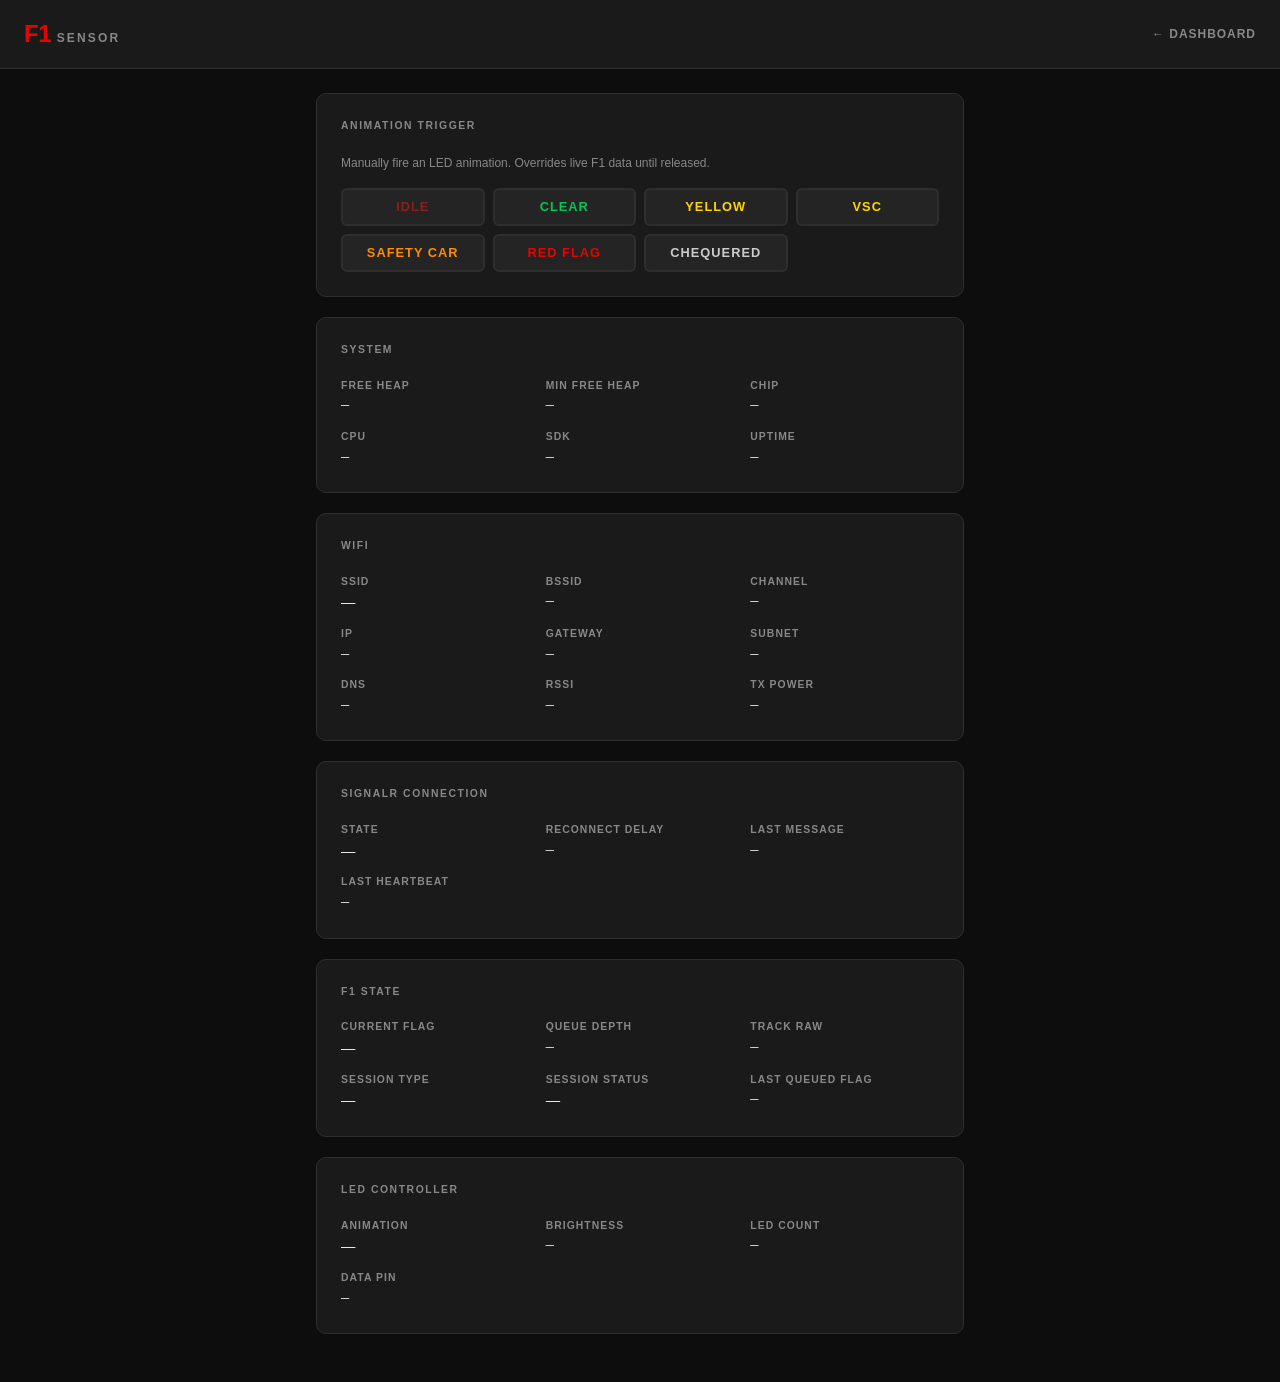
==== data/debug.html @ fa66ddf6 "Add debug page" ====
<!DOCTYPE html>
<html lang="en">
<head>
  <meta charset="UTF-8" />
  <meta name="viewport" content="width=device-width, initial-scale=1.0" />
  <title>F1 Sensor - Debug</title>
  <link rel="stylesheet" href="style.css" />
</head>
<body>

  <header>
    <div class="logo">
      <span class="logo-f1">F1</span>
      <span class="logo-sensor">SENSOR</span>
    </div>
    <a href="/" class="nav-link">&larr; Dashboard</a>
  </header>

  <main>

    <!-- ── Override banner ─────────────────────────────────────────────── -->
    <div class="override-banner" id="override-banner" style="display:none">
      <span>Override active: <strong id="override-flag-name">—</strong></span>
      <button class="btn btn-ghost btn-sm" id="release-btn">Release to Live</button>
    </div>

    <!-- ── Animation trigger ───────────────────────────────────────────── -->
    <section class="card">
      <h2>Animation Trigger</h2>
      <p class="hint" style="margin-bottom:1rem">
        Manually fire an LED animation. Overrides live F1 data until released.
      </p>
      <div class="flag-btn-grid" id="flag-buttons"></div>
    </section>

    <!-- ── System ──────────────────────────────────────────────────────── -->
    <section class="card">
      <h2>System</h2>
      <div class="stat-grid debug-grid">
        <div class="stat"><span class="stat-label">Free heap</span><span class="stat-value mono" id="sys-free-heap">—</span></div>
        <div class="stat"><span class="stat-label">Min free heap</span><span class="stat-value mono" id="sys-min-heap">—</span></div>
        <div class="stat"><span class="stat-label">Chip</span><span class="stat-value mono" id="sys-chip">—</span></div>
        <div class="stat"><span class="stat-label">CPU</span><span class="stat-value mono" id="sys-cpu">—</span></div>
        <div class="stat"><span class="stat-label">SDK</span><span class="stat-value mono" id="sys-sdk">—</span></div>
        <div class="stat"><span class="stat-label">Uptime</span><span class="stat-value mono" id="sys-uptime">—</span></div>
      </div>
    </section>

    <!-- ── WiFi ────────────────────────────────────────────────────────── -->
    <section class="card">
      <h2>WiFi</h2>
      <div class="stat-grid debug-grid">
        <div class="stat"><span class="stat-label">SSID</span><span class="stat-value" id="wifi-ssid">—</span></div>
        <div class="stat"><span class="stat-label">BSSID</span><span class="stat-value mono" id="wifi-bssid">—</span></div>
        <div class="stat"><span class="stat-label">Channel</span><span class="stat-value mono" id="wifi-channel">—</span></div>
        <div class="stat"><span class="stat-label">IP</span><span class="stat-value mono" id="wifi-ip">—</span></div>
        <div class="stat"><span class="stat-label">Gateway</span><span class="stat-value mono" id="wifi-gateway">—</span></div>
        <div class="stat"><span class="stat-label">Subnet</span><span class="stat-value mono" id="wifi-subnet">—</span></div>
        <div class="stat"><span class="stat-label">DNS</span><span class="stat-value mono" id="wifi-dns">—</span></div>
        <div class="stat"><span class="stat-label">RSSI</span><span class="stat-value mono" id="wifi-rssi">—</span></div>
        <div class="stat"><span class="stat-label">TX power</span><span class="stat-value mono" id="wifi-txpower">—</span></div>
      </div>
    </section>

    <!-- ── SignalR ─────────────────────────────────────────────────────── -->
    <section class="card">
      <h2>SignalR Connection</h2>
      <div class="stat-grid debug-grid">
        <div class="stat"><span class="stat-label">State</span><span class="stat-value" id="sr-state">—</span></div>
        <div class="stat"><span class="stat-label">Reconnect delay</span><span class="stat-value mono" id="sr-reconnect">—</span></div>
        <div class="stat"><span class="stat-label">Last message</span><span class="stat-value mono" id="sr-last-msg">—</span></div>
        <div class="stat"><span class="stat-label">Last heartbeat</span><span class="stat-value mono" id="sr-last-hb">—</span></div>
      </div>
    </section>

    <!-- ── F1 State ────────────────────────────────────────────────────── -->
    <section class="card">
      <h2>F1 State</h2>
      <div class="stat-grid debug-grid">
        <div class="stat"><span class="stat-label">Current flag</span><span class="stat-value" id="f1-flag">—</span></div>
        <div class="stat"><span class="stat-label">Queue depth</span><span class="stat-value mono" id="f1-queue">—</span></div>
        <div class="stat"><span class="stat-label">Track raw</span><span class="stat-value mono" id="f1-track-raw">—</span></div>
        <div class="stat"><span class="stat-label">Session type</span><span class="stat-value" id="f1-session-type">—</span></div>
        <div class="stat"><span class="stat-label">Session status</span><span class="stat-value" id="f1-session-status">—</span></div>
        <div class="stat"><span class="stat-label">Last queued flag</span><span class="stat-value mono" id="f1-last-queued">—</span></div>
      </div>
    </section>

    <!-- ── LED ─────────────────────────────────────────────────────────── -->
    <section class="card">
      <h2>LED Controller</h2>
      <div class="stat-grid debug-grid">
        <div class="stat"><span class="stat-label">Animation</span><span class="stat-value" id="led-animation">—</span></div>
        <div class="stat"><span class="stat-label">Brightness</span><span class="stat-value mono" id="led-brightness">—</span></div>
        <div class="stat"><span class="stat-label">LED count</span><span class="stat-value mono" id="led-count">—</span></div>
        <div class="stat"><span class="stat-label">Data pin</span><span class="stat-value mono" id="led-pin">—</span></div>
      </div>
    </section>

  </main>

  <script src="debug.js"></script>
</body>
</html>
---- data/style.css ----
/* ── Reset & base ──────────────────────────────────────────────────────────── */
*, *::before, *::after { box-sizing: border-box; margin: 0; padding: 0; }

:root {
  --f1-red:      #E10600;
  --f1-red-dim:  #7a0300;
  --bg:          #0d0d0d;
  --surface:     #1a1a1a;
  --surface2:    #242424;
  --border:      #2e2e2e;
  --text:        #e8e8e8;
  --text-muted:  #888;
  --green:       #00c853;
  --yellow:      #ffd600;
  --orange:      #ff8c00;
  --blue:        #2979ff;
  --radius:      10px;
  --font:        'Inter', 'Helvetica Neue', Arial, sans-serif;
}

body {
  font-family: var(--font);
  background:  var(--bg);
  color:       var(--text);
  min-height:  100vh;
  line-height: 1.5;
}

/* ── Header ────────────────────────────────────────────────────────────────── */
header {
  display:         flex;
  align-items:     center;
  justify-content: space-between;
  padding:         1rem 1.5rem;
  border-bottom:   1px solid var(--border);
  background:      var(--surface);
  position:        sticky;
  top:             0;
  z-index:         10;
}

.logo { display: flex; align-items: baseline; gap: 0.35rem; }
.logo-f1 {
  font-size:   1.5rem;
  font-weight: 900;
  color:       var(--f1-red);
  letter-spacing: -0.02em;
}
.logo-sensor {
  font-size:      0.75rem;
  font-weight:    600;
  letter-spacing: 0.18em;
  color:          var(--text-muted);
  text-transform: uppercase;
}

.connection-pill {
  font-size:     0.7rem;
  font-weight:   600;
  text-transform: uppercase;
  letter-spacing: 0.1em;
  padding:       0.25rem 0.75rem;
  border-radius: 999px;
  border:        1px solid var(--border);
  color:         var(--text-muted);
  transition:    all 0.3s;
}
.connection-pill.connected {
  border-color: var(--green);
  color:        var(--green);
}
.connection-pill.error {
  border-color: var(--f1-red);
  color:        var(--f1-red);
}

/* ── Main layout ───────────────────────────────────────────────────────────── */
main {
  max-width: 680px;
  margin:    0 auto;
  padding:   1.5rem 1rem 3rem;
  display:   flex;
  flex-direction: column;
  gap:       1.25rem;
}

/* ── Cards ─────────────────────────────────────────────────────────────────── */
.card {
  background:    var(--surface);
  border:        1px solid var(--border);
  border-radius: var(--radius);
  padding:       1.5rem;
}
.card h2 {
  font-size:      0.65rem;
  font-weight:    700;
  letter-spacing: 0.15em;
  text-transform: uppercase;
  color:          var(--text-muted);
  margin-bottom:  1.25rem;
}

/* ── Flag display ──────────────────────────────────────────────────────────── */
.flag-display {
  display:     flex;
  align-items: center;
  gap:         1.25rem;
  margin-bottom: 1.5rem;
}

.flag-indicator {
  width:         56px;
  height:        56px;
  border-radius: 50%;
  background:    var(--surface2);
  border:        2px solid var(--border);
  flex-shrink:   0;
  transition:    background 0.4s, border-color 0.4s, box-shadow 0.4s;
}

/* Flag colours */
.flag-indicator.IDLE     { background: #3a0000; border-color: #5a0000; }
.flag-indicator.CLEAR    { background: var(--green);  border-color: var(--green);
                            box-shadow: 0 0 18px 4px rgba(0,200,83,0.35); }
.flag-indicator.YELLOW   { background: var(--yellow); border-color: var(--yellow);
                            box-shadow: 0 0 18px 4px rgba(255,214,0,0.35); }
.flag-indicator.VSC      { background: var(--yellow); border-color: var(--yellow);
                            box-shadow: 0 0 18px 4px rgba(255,214,0,0.25); }
.flag-indicator.SC       { background: var(--orange); border-color: var(--orange);
                            box-shadow: 0 0 18px 4px rgba(255,140,0,0.35); }
.flag-indicator.RED      { background: var(--f1-red); border-color: var(--f1-red);
                            box-shadow: 0 0 18px 4px rgba(225,6,0,0.4); }
.flag-indicator.CHEQ     { background: linear-gradient(135deg,#fff 50%,#111 50%);
                            border-color: #ccc;
                            box-shadow: 0 0 18px 4px rgba(255,255,255,0.25); }

.flag-name {
  font-size:   2rem;
  font-weight: 800;
  letter-spacing: -0.02em;
  line-height: 1;
}
.flag-sub {
  font-size:  0.8rem;
  color:      var(--text-muted);
  margin-top: 0.3rem;
}

/* ── Stat grid ─────────────────────────────────────────────────────────────── */
.stat-grid {
  display:               grid;
  grid-template-columns: 1fr 1fr;
  gap:                   0.75rem 1rem;
}
.stat {
  display:        flex;
  flex-direction: column;
  gap:            0.2rem;
}
.stat-label {
  font-size:      0.65rem;
  font-weight:    600;
  letter-spacing: 0.1em;
  text-transform: uppercase;
  color:          var(--text-muted);
}
.stat-value {
  font-size:   0.9rem;
  font-weight: 500;
}
.stat-value.mono { font-family: monospace; font-size: 0.85rem; }

/* ── Form fields ───────────────────────────────────────────────────────────── */
.field {
  margin-bottom: 1.5rem;
}
.field:last-of-type { margin-bottom: 0; }

label {
  display:        block;
  font-size:      0.75rem;
  font-weight:    600;
  letter-spacing: 0.08em;
  text-transform: uppercase;
  color:          var(--text-muted);
  margin-bottom:  0.5rem;
}

.input-row {
  display:     flex;
  align-items: center;
  gap:         0.5rem;
}
input[type="number"] {
  background:    var(--surface2);
  border:        1px solid var(--border);
  border-radius: 6px;
  color:         var(--text);
  font-size:     0.95rem;
  padding:       0.45rem 0.7rem;
  width:         110px;
  outline:       none;
  transition:    border-color 0.2s;
}
input[type="number"]:focus { border-color: var(--f1-red); }

.unit {
  font-size:  0.8rem;
  color:      var(--text-muted);
}

.slider-row {
  display:     flex;
  align-items: center;
  gap:         0.75rem;
}
input[type="range"] {
  flex:        1;
  accent-color: var(--f1-red);
  height:      4px;
  cursor:      pointer;
}
.slider-value {
  font-size:   0.9rem;
  font-weight: 600;
  min-width:   3.5rem;
  text-align:  right;
  color:       var(--text);
}

.hint {
  font-size:  0.75rem;
  color:      var(--text-muted);
  margin-top: 0.5rem;
  line-height: 1.5;
}

/* ── Buttons ───────────────────────────────────────────────────────────────── */
.button-row {
  display:     flex;
  align-items: center;
  gap:         0.75rem;
  flex-wrap:   wrap;
  margin-top:  1.25rem;
}

.btn {
  display:       inline-flex;
  align-items:   center;
  justify-content: center;
  padding:       0.5rem 1.25rem;
  border-radius: 6px;
  font-size:     0.85rem;
  font-weight:   600;
  cursor:        pointer;
  border:        none;
  transition:    opacity 0.15s, transform 0.1s;
}
.btn:active { transform: scale(0.97); }

.btn-primary {
  background: var(--f1-red);
  color:      #fff;
}
.btn-primary:hover { opacity: 0.85; }

.btn-danger {
  background: transparent;
  border:     1px solid var(--f1-red);
  color:      var(--f1-red);
}
.btn-danger:hover { background: rgba(225,6,0,0.12); }

.btn-ghost {
  background: transparent;
  border:     1px solid var(--border);
  color:      var(--text-muted);
}
.btn-ghost:hover { border-color: var(--text-muted); color: var(--text); }

.save-feedback {
  font-size:  0.8rem;
  color:      var(--green);
  opacity:    0;
  transition: opacity 0.3s;
}
.save-feedback.visible { opacity: 1; }

/* ── Navigation link ───────────────────────────────────────────────────────── */
.nav-link {
  font-size:       0.75rem;
  font-weight:     600;
  color:           var(--text-muted);
  text-decoration: none;
  letter-spacing:  0.08em;
  text-transform:  uppercase;
  transition:      color 0.2s;
}
.nav-link:hover { color: var(--text); }

/* ── Override banner ──────────────────────────────────────────────────────── */
.override-banner {
  background:      rgba(255,140,0,0.12);
  border:          1px solid var(--orange);
  border-radius:   var(--radius);
  padding:         0.75rem 1rem;
  display:         flex;
  align-items:     center;
  justify-content: space-between;
  gap:             1rem;
  font-size:       0.8rem;
  font-weight:     700;
  text-transform:  uppercase;
  letter-spacing:  0.1em;
  color:           var(--orange);
}

/* ── Flag button grid ─────────────────────────────────────────────────────── */
.flag-btn-grid {
  display:               grid;
  grid-template-columns: repeat(auto-fill, minmax(120px, 1fr));
  gap:                   0.5rem;
}
.flag-btn {
  padding:        0.6rem 0.5rem;
  border-radius:  6px;
  font-size:      0.8rem;
  font-weight:    700;
  text-transform: uppercase;
  letter-spacing: 0.08em;
  cursor:         pointer;
  border:         2px solid var(--border);
  background:     var(--surface2);
  color:          var(--text);
  transition:     all 0.2s;
}
.flag-btn:hover  { border-color: var(--text-muted); }
.flag-btn.active {
  border-color: currentColor;
  box-shadow:   0 0 12px 2px currentColor;
}
.flag-btn[data-flag="IDLE"]   { color: #8a2020; }
.flag-btn[data-flag="CLEAR"]  { color: var(--green); }
.flag-btn[data-flag="YELLOW"] { color: var(--yellow); }
.flag-btn[data-flag="VSC"]    { color: var(--yellow); }
.flag-btn[data-flag="SC"]     { color: var(--orange); }
.flag-btn[data-flag="RED"]    { color: var(--f1-red); }
.flag-btn[data-flag="CHEQ"]   { color: #ccc; }

.btn-sm { padding: 0.3rem 0.7rem; font-size: 0.7rem; }

/* ── Debug stat grid (3 columns) ──────────────────────────────────────────── */
.debug-grid { grid-template-columns: 1fr 1fr 1fr; }

/* ── Responsive ────────────────────────────────────────────────────────────── */
@media (max-width: 600px) {
  .debug-grid { grid-template-columns: 1fr 1fr; }
}
@media (max-width: 480px) {
  .stat-grid { grid-template-columns: 1fr; }
  .debug-grid { grid-template-columns: 1fr; }
  .flag-name { font-size: 1.5rem; }
}
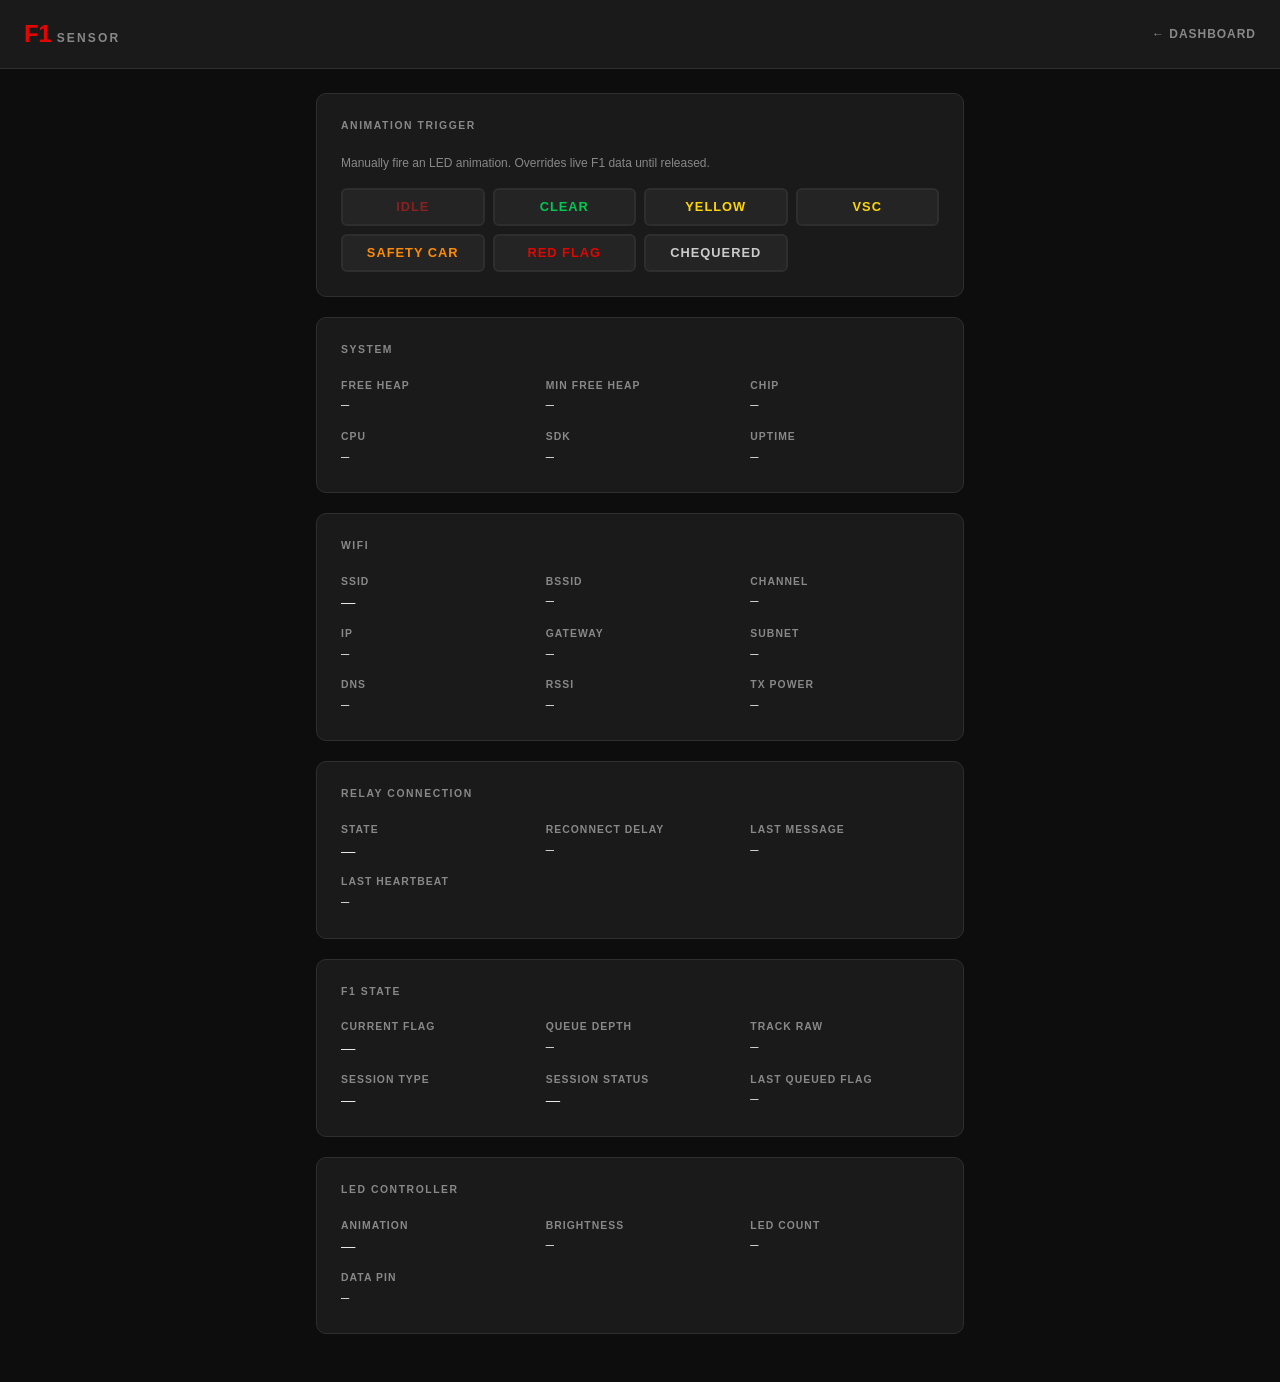
==== commit 7f80721b: "chore: sweep SignalR-era leftovers and polish relay settings UI - Drop dead F1 SignalR endpoint defi" ====
--- a/data/debug.html
+++ b/data/debug.html
@@ -62,9 +62,9 @@
       </div>
     </section>
 
-    <!-- ── SignalR ─────────────────────────────────────────────────────── -->
+    <!-- ── Relay ───────────────────────────────────────────────────────── -->
     <section class="card">
-      <h2>SignalR Connection</h2>
+      <h2>Relay Connection</h2>
       <div class="stat-grid debug-grid">
         <div class="stat"><span class="stat-label">State</span><span class="stat-value" id="sr-state">—</span></div>
         <div class="stat"><span class="stat-label">Reconnect delay</span><span class="stat-value mono" id="sr-reconnect">—</span></div>
--- a/data/style.css
+++ b/data/style.css
@@ -191,7 +191,8 @@
   align-items: center;
   gap:         0.5rem;
 }
-input[type="number"] {
+input[type="number"],
+input[type="text"] {
   background:    var(--surface2);
   border:        1px solid var(--border);
   border-radius: 6px;
@@ -202,7 +203,12 @@
   outline:       none;
   transition:    border-color 0.2s;
 }
-input[type="number"]:focus { border-color: var(--f1-red); }
+input[type="number"]:focus,
+input[type="text"]:focus { border-color: var(--f1-red); }
+
+input[type="text"] { width: 180px; }
+
+#relay-port { max-width: 6rem; }
 
 .unit {
   font-size:  0.8rem;
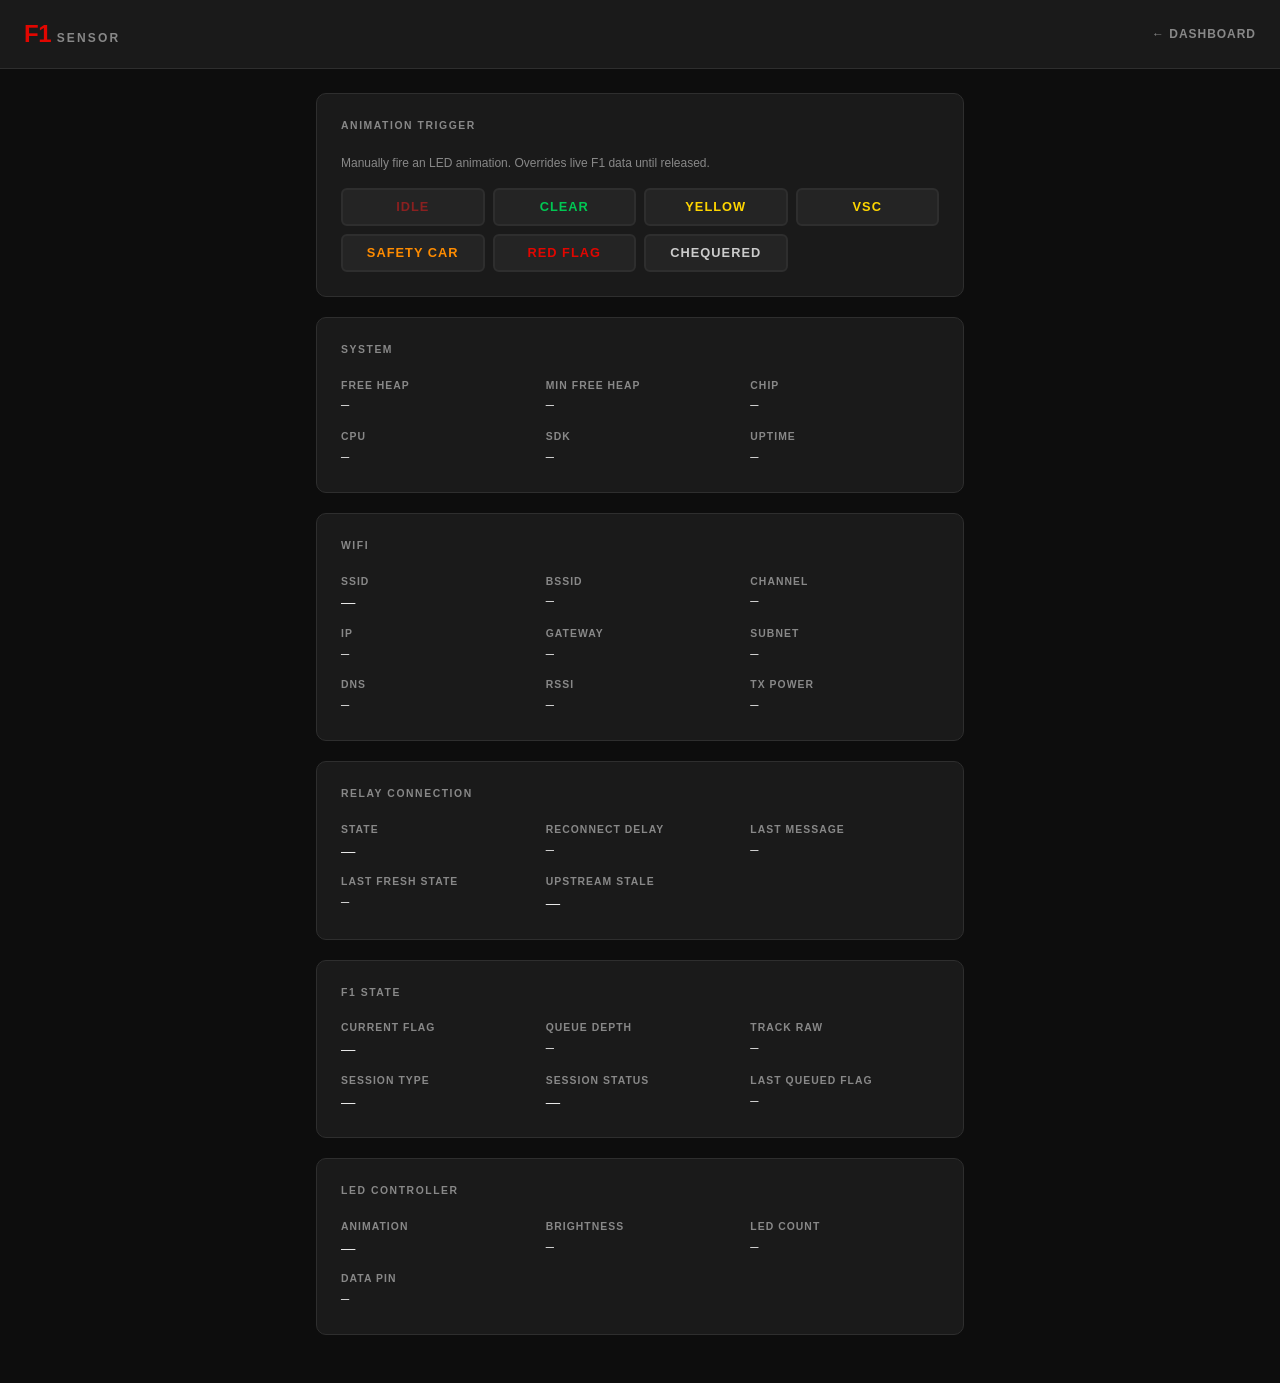
==== commit 8186a699: "feat: connect to the relay over wss:// and finish the relay migration The relay is deployed at f1-re" ====
--- a/data/debug.html
+++ b/data/debug.html
@@ -66,10 +66,11 @@
     <section class="card">
       <h2>Relay Connection</h2>
       <div class="stat-grid debug-grid">
-        <div class="stat"><span class="stat-label">State</span><span class="stat-value" id="sr-state">—</span></div>
-        <div class="stat"><span class="stat-label">Reconnect delay</span><span class="stat-value mono" id="sr-reconnect">—</span></div>
-        <div class="stat"><span class="stat-label">Last message</span><span class="stat-value mono" id="sr-last-msg">—</span></div>
-        <div class="stat"><span class="stat-label">Last heartbeat</span><span class="stat-value mono" id="sr-last-hb">—</span></div>
+        <div class="stat"><span class="stat-label">State</span><span class="stat-value" id="relay-state">—</span></div>
+        <div class="stat"><span class="stat-label">Reconnect delay</span><span class="stat-value mono" id="relay-reconnect">—</span></div>
+        <div class="stat"><span class="stat-label">Last message</span><span class="stat-value mono" id="relay-last-msg">—</span></div>
+        <div class="stat"><span class="stat-label">Last fresh state</span><span class="stat-value mono" id="relay-fresh">—</span></div>
+        <div class="stat"><span class="stat-label">Upstream stale</span><span class="stat-value" id="relay-stale">—</span></div>
       </div>
     </section>
 
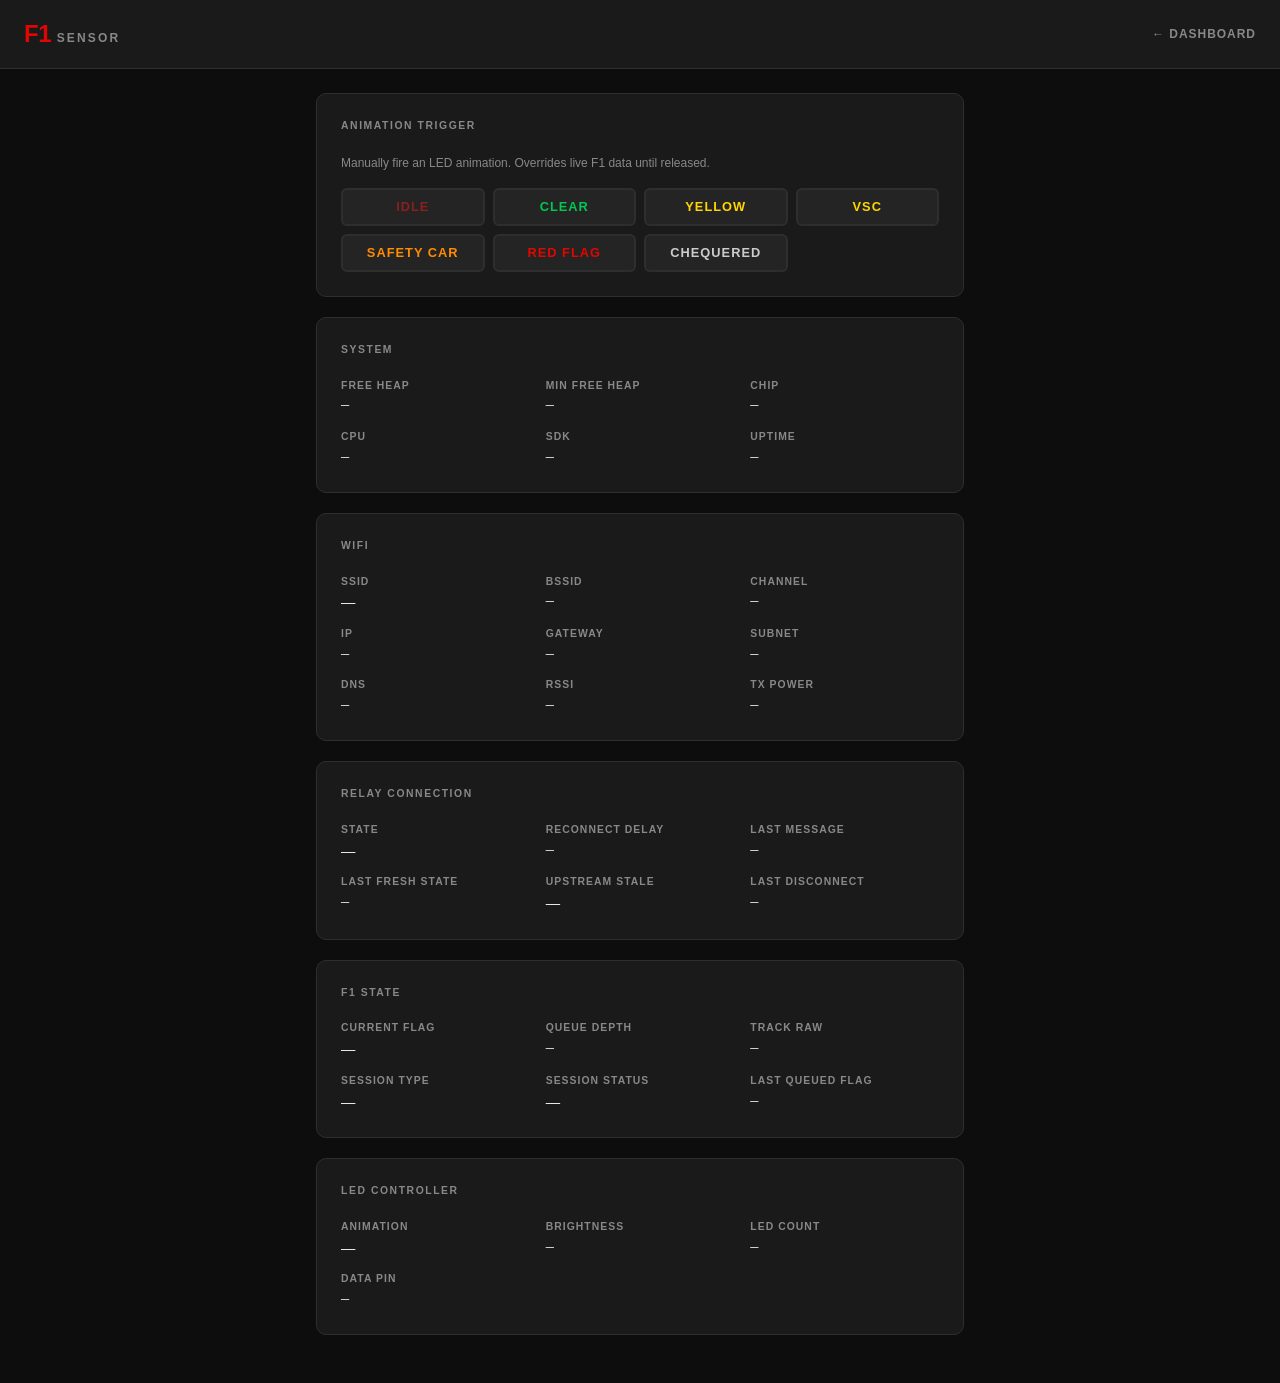
==== commit 80b81a30: "fix: keep the API up without LittleFS; guard POSTs; dashboard fixes - A failed LittleFS mount return" ====
--- a/data/debug.html
+++ b/data/debug.html
@@ -71,6 +71,7 @@
         <div class="stat"><span class="stat-label">Last message</span><span class="stat-value mono" id="relay-last-msg">—</span></div>
         <div class="stat"><span class="stat-label">Last fresh state</span><span class="stat-value mono" id="relay-fresh">—</span></div>
         <div class="stat"><span class="stat-label">Upstream stale</span><span class="stat-value" id="relay-stale">—</span></div>
+        <div class="stat"><span class="stat-label">Last disconnect</span><span class="stat-value mono" id="relay-last-disc">—</span></div>
       </div>
     </section>
 
--- a/data/style.css
+++ b/data/style.css
@@ -208,7 +208,6 @@
 
 input[type="text"] { width: 180px; }
 
-#relay-port { max-width: 6rem; }
 
 .unit {
   font-size:  0.8rem;
